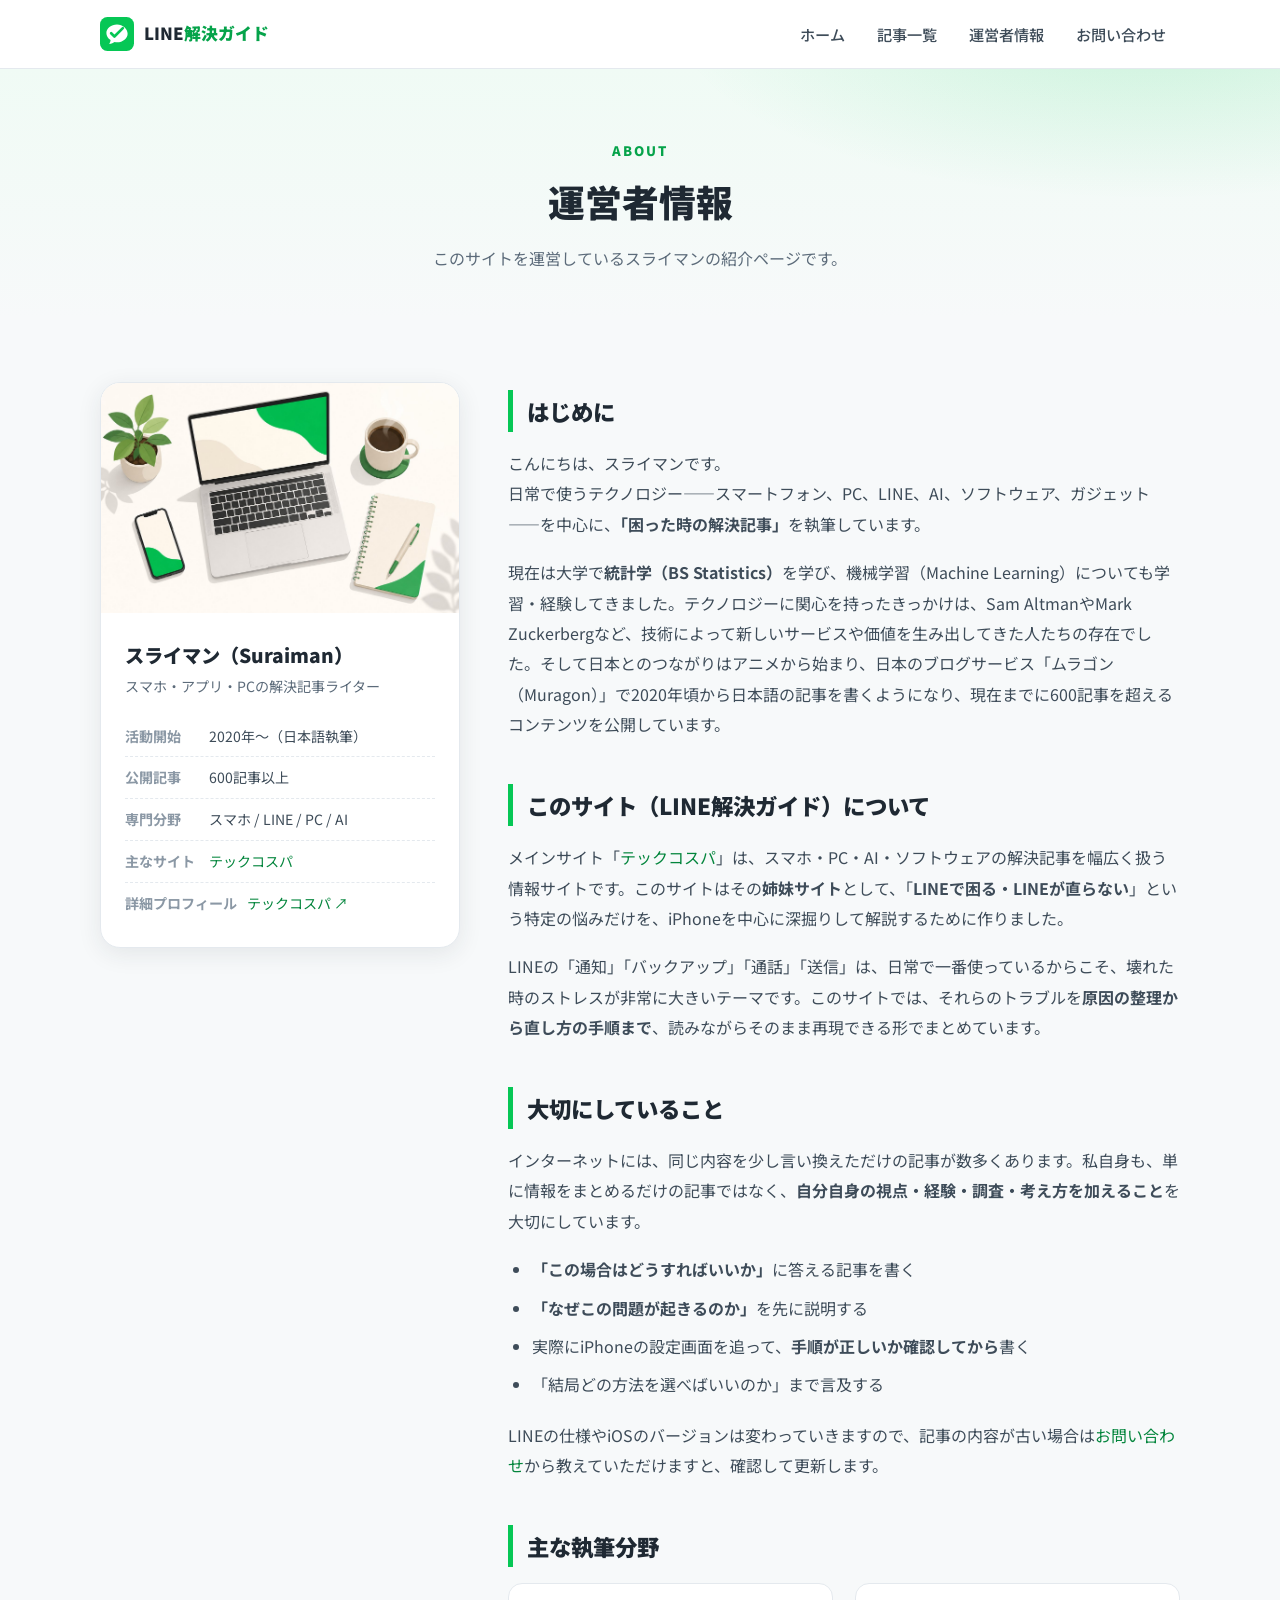
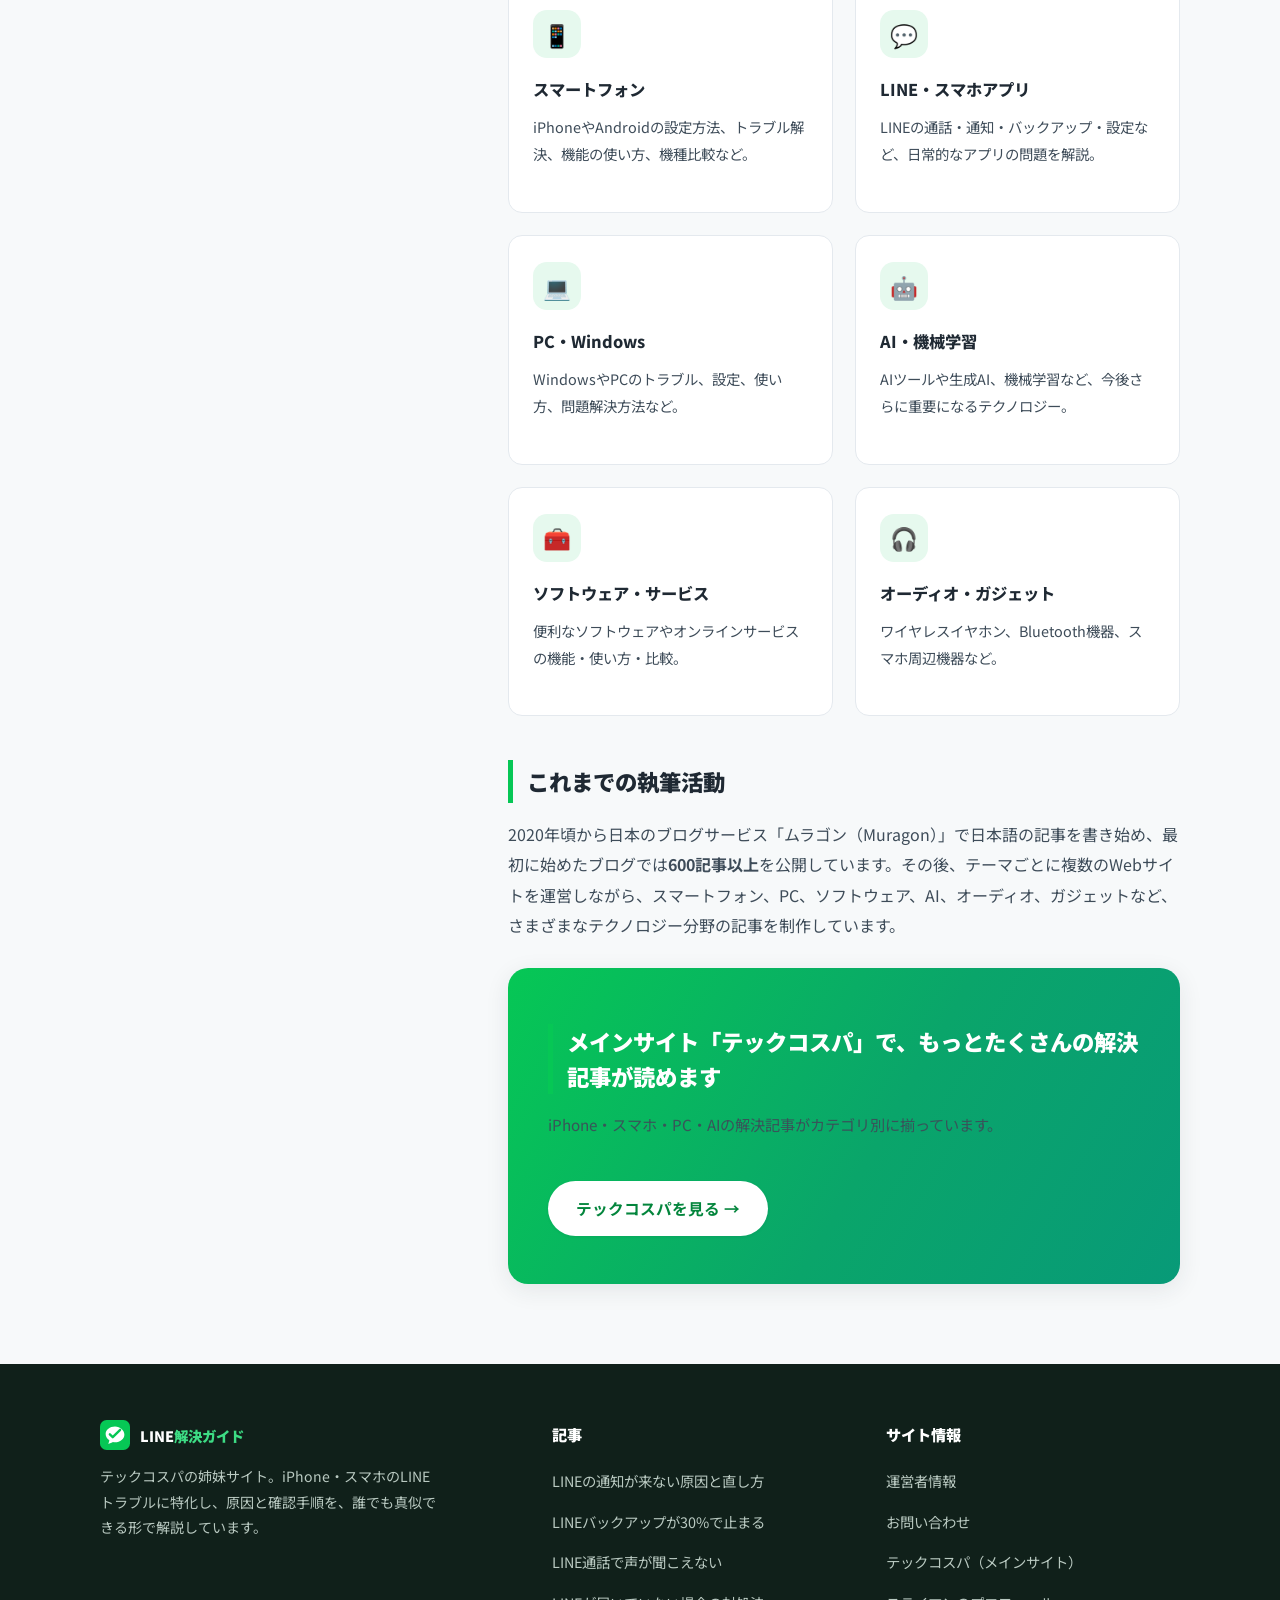
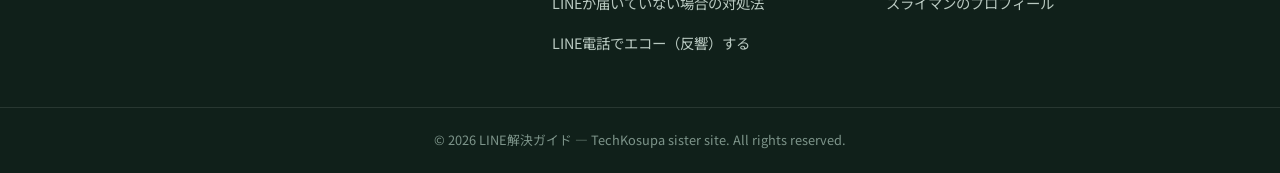
==== about.html @ d12d7e2a "Add LINE解決ガイド static site: 5 troubleshooting articles, about, contact, generated illustrations Co-au" ====
<!DOCTYPE html>
<html lang="ja">
<head>
  <meta charset="UTF-8">
  <meta name="viewport" content="width=device-width, initial-scale=1.0">
  <title>運営者情報｜スライマンについて（LINE解決ガイド）</title>
  <meta name="description" content="LINE解決ガイドの運営者「スライマン」について。スマートフォン・LINE・PC・AI・ソフトウェアの解決記事を執筆する経歴と、このサイトでの役割、大切にしていることをご紹介します。">
  <link rel="icon" type="image/svg+xml" href="favicon.svg">
  <meta property="og:site_name" content="LINE解決ガイド">
  <meta property="og:type" content="website">
  <meta property="og:title" content="運営者情報｜スライマンについて（LINE解決ガイド）">
  <meta property="og:description" content="LINE解決ガイドの運営者「スライマン」の経歴と、このサイトでの役割をご紹介します。">
  <meta property="og:url" content="https://sulaimanaarbi07.github.io/sumahocare/about.html">
  <meta property="og:image" content="https://sulaimanaarbi07.github.io/sumahocare/assets/img/about.jpg">
  <meta property="og:locale" content="ja_JP">
  <link rel="preconnect" href="https://fonts.googleapis.com">
  <link rel="preconnect" href="https://fonts.gstatic.com" crossorigin>
  <link href="https://fonts.googleapis.com/css2?family=Noto+Sans+JP:wght@400;500;700;900&display=swap" rel="stylesheet">
  <link rel="stylesheet" href="assets/css/style.css">
  <script type="application/ld+json">
  {
    "@context": "https://schema.org",
    "@type": "AboutPage",
    "name": "運営者情報｜スライマンについて",
    "url": "https://sulaimanaarbi07.github.io/sumahocare/about.html",
    "mainEntity": {
      "@type": "Person",
      "name": "スライマン",
      "jobTitle": "Tech Writer",
      "knowsAbout": ["スマートフォン", "LINE", "iPhone", "PC・Windows", "AI・機械学習", "ソフトウェア"],
      "url": "https://techkosupa.com/suraimanjp/"
    }
  }
  </script>
</head>
<body>

<header class="site-header">
  <div class="container header-inner">
    <a class="logo" href="index.html" aria-label="LINE解決ガイド ホーム">
      <svg width="34" height="34" viewBox="0 0 64 64" aria-hidden="true">
        <rect width="64" height="64" rx="14" fill="#06C755"/>
        <path d="M32 14c-11 0-20 7.2-20 16.1 0 5.4 3.1 10.2 7.9 13.2-.2 2-1 5.2-2.6 7.6 3.9-.6 8.2-2.6 10.4-4 1.3.3 2.7.5 4.3.5 11 0 20-7.2 20-16.1S43 14 32 14z" fill="#fff"/>
        <path d="M21 30.5l6.2 6.2L43 21" fill="none" stroke="#06C755" stroke-width="5" stroke-linecap="round" stroke-linejoin="round"/>
      </svg>
      <span>LINE<span class="accent">解決ガイド</span></span>
    </a>
    <button class="nav-toggle" aria-label="メニューを開く" aria-expanded="false"><span></span></button>
    <nav class="main-nav" aria-label="メインナビゲーション">
      <ul>
        <li><a href="index.html">ホーム</a></li>
        <li><a href="#articles">記事一覧</a></li>
        <li><a href="about.html">運営者情報</a></li>
        <li><a href="contact.html">お問い合わせ</a></li>
      </ul>
    </nav>
  </div>
</header>

<main>
  <section class="inner-hero">
    <div class="container">
      <p class="eyebrow">About</p>
      <h1>運営者情報</h1>
      <p>このサイトを運営しているスライマンの紹介ページです。</p>
    </div>
  </section>

  <section class="section about-hero">
    <div class="container about-grid">
      <aside class="about-card">
        <img src="assets/img/about.jpg" alt="作業机にノートパソコンとスマホ、コーヒーを並べたイラスト">
        <div class="ac-body">
          <h3>スライマン（Suraiman）</h3>
          <p class="ac-sub">スマホ・アプリ・PCの解決記事ライター</p>
          <ul>
            <li><span class="k">活動開始</span>2020年〜（日本語執筆）</li>
            <li><span class="k">公開記事</span>600記事以上</li>
            <li><span class="k">専門分野</span>スマホ / LINE / PC / AI</li>
            <li><span class="k">主なサイト</span><a href="https://techkosupa.com/">テックコスパ</a></li>
            <li><span class="k">詳細プロフィール</span><a href="https://techkosupa.com/suraimanjp/">テックコスパ ↗</a></li>
          </ul>
        </div>
      </aside>

      <div class="about-prose">
        <h2>はじめに</h2>
        <p>こんにちは、スライマンです。<br>
        日常で使うテクノロジー——スマートフォン、PC、LINE、AI、ソフトウェア、ガジェット——を中心に、<strong>「困った時の解決記事」</strong>を執筆しています。</p>
        <p>現在は大学で<strong>統計学（BS Statistics）</strong>を学び、機械学習（Machine Learning）についても学習・経験してきました。テクノロジーに関心を持ったきっかけは、Sam AltmanやMark Zuckerbergなど、技術によって新しいサービスや価値を生み出してきた人たちの存在でした。そして日本とのつながりはアニメから始まり、日本のブログサービス「ムラゴン（Muragon）」で2020年頃から日本語の記事を書くようになり、現在までに600記事を超えるコンテンツを公開しています。</p>

        <h2>このサイト（LINE解決ガイド）について</h2>
        <p>メインサイト「<a href="https://techkosupa.com/">テックコスパ</a>」は、スマホ・PC・AI・ソフトウェアの解決記事を幅広く扱う情報サイトです。このサイトはその<strong>姉妹サイト</strong>として、「<strong>LINEで困る・LINEが直らない</strong>」という特定の悩みだけを、iPhoneを中心に深掘りして解説するために作りました。</p>
        <p>LINEの「通知」「バックアップ」「通話」「送信」は、日常で一番使っているからこそ、壊れた時のストレスが非常に大きいテーマです。このサイトでは、それらのトラブルを<strong>原因の整理から直し方の手順まで</strong>、読みながらそのまま再現できる形でまとめています。</p>

        <h2>大切にしていること</h2>
        <p>インターネットには、同じ内容を少し言い換えただけの記事が数多くあります。私自身も、単に情報をまとめるだけの記事ではなく、<strong>自分自身の視点・経験・調査・考え方を加えること</strong>を大切にしています。</p>
        <ul>
          <li><strong>「この場合はどうすればいいか」</strong>に答える記事を書く</li>
          <li><strong>「なぜこの問題が起きるのか」</strong>を先に説明する</li>
          <li>実際にiPhoneの設定画面を追って、<strong>手順が正しいか確認してから</strong>書く</li>
          <li>「結局どの方法を選べばいいのか」まで言及する</li>
        </ul>
        <p>LINEの仕様やiOSのバージョンは変わっていきますので、記事の内容が古い場合は<a href="contact.html">お問い合わせ</a>から教えていただけますと、確認して更新します。</p>

        <h2>主な執筆分野</h2>
        <div class="feature-grid" style="grid-template-columns: repeat(auto-fill, minmax(240px, 1fr));">
          <div class="feature">
            <div class="icon">📱</div>
            <h3>スマートフォン</h3>
            <p>iPhoneやAndroidの設定方法、トラブル解決、機能の使い方、機種比較など。</p>
          </div>
          <div class="feature">
            <div class="icon">💬</div>
            <h3>LINE・スマホアプリ</h3>
            <p>LINEの通話・通知・バックアップ・設定など、日常的なアプリの問題を解説。</p>
          </div>
          <div class="feature">
            <div class="icon">💻</div>
            <h3>PC・Windows</h3>
            <p>WindowsやPCのトラブル、設定、使い方、問題解決方法など。</p>
          </div>
          <div class="feature">
            <div class="icon">🤖</div>
            <h3>AI・機械学習</h3>
            <p>AIツールや生成AI、機械学習など、今後さらに重要になるテクノロジー。</p>
          </div>
          <div class="feature">
            <div class="icon">🧰</div>
            <h3>ソフトウェア・サービス</h3>
            <p>便利なソフトウェアやオンラインサービスの機能・使い方・比較。</p>
          </div>
          <div class="feature">
            <div class="icon">🎧</div>
            <h3>オーディオ・ガジェット</h3>
            <p>ワイヤレスイヤホン、Bluetooth機器、スマホ周辺機器など。</p>
          </div>
        </div>

        <h2>これまでの執筆活動</h2>
        <p>2020年頃から日本のブログサービス「ムラゴン（Muragon）」で日本語の記事を書き始め、最初に始めたブログでは<strong>600記事以上</strong>を公開しています。その後、テーマごとに複数のWebサイトを運営しながら、スマートフォン、PC、ソフトウェア、AI、オーディオ、ガジェットなど、さまざまなテクノロジー分野の記事を制作しています。</p>
        <div class="cta-band" style="margin-top: 28px;">
          <div>
            <h2>メインサイト「テックコスパ」で、もっとたくさんの解決記事が読めます</h2>
            <p>iPhone・スマホ・PC・AIの解決記事がカテゴリ別に揃っています。</p>
          </div>
          <a class="btn btn-white" href="https://techkosupa.com/" target="_blank" rel="noopener">テックコスパを見る →</a>
        </div>
      </div>
    </div>
  </section>
</main>

<footer class="site-footer">
  <div class="container">
    <div class="footer-grid">
      <div class="footer-brand">
        <a class="logo" href="index.html">
          <svg width="30" height="30" viewBox="0 0 64 64" aria-hidden="true">
            <rect width="64" height="64" rx="14" fill="#06C755"/>
            <path d="M32 14c-11 0-20 7.2-20 16.1 0 5.4 3.1 10.2 7.9 13.2-.2 2-1 5.2-2.6 7.6 3.9-.6 8.2-2.6 10.4-4 1.3.3 2.7.5 4.3.5 11 0 20-7.2 20-16.1S43 14 32 14z" fill="#fff"/>
            <path d="M21 30.5l6.2 6.2L43 21" fill="none" stroke="#06C755" stroke-width="5" stroke-linecap="round" stroke-linejoin="round"/>
          </svg>
          <span>LINE<span class="accent" style="color:#3ddc84;">解決ガイド</span></span>
        </a>
        <p>テックコスパの姉妹サイト。iPhone・スマホのLINEトラブルに特化し、原因と確認手順を、誰でも真似できる形で解説しています。</p>
      </div>
      <div>
        <h4>記事</h4>
        <ul>
          <li><a href="articles/line-notification-not-coming-iphone-2026.html">LINEの通知が来ない原因と直し方</a></li>
          <li><a href="articles/line-backup-stops-at-30-percent.html">LINEバックアップが30%で止まる</a></li>
          <li><a href="articles/line-call-cant-hear-my-voice-iphone.html">LINE通話で声が聞こえない</a></li>
          <li><a href="articles/line-message-not-delivered.html">LINEが届いていない場合の対処法</a></li>
          <li><a href="articles/line-call-echo.html">LINE電話でエコー（反響）する</a></li>
        </ul>
      </div>
      <div>
        <h4>サイト情報</h4>
        <ul>
          <li><a href="about.html">運営者情報</a></li>
          <li><a href="contact.html">お問い合わせ</a></li>
          <li><a href="https://techkosupa.com/">テックコスパ（メインサイト）</a></li>
          <li><a href="https://techkosupa.com/suraimanjp/">スライマンのプロフィール</a></li>
        </ul>
      </div>
    </div>
  </div>
  <div class="footer-bottom">
    <div class="container">© <span data-year>2026</span> LINE解決ガイド — TechKosupa sister site. All rights reserved.</div>
  </div>
</footer>

<button class="back-top" aria-label="ページ上部へ戻る">↑</button>
<script src="assets/js/main.js"></script>
</body>
</html>
---- assets/css/style.css ----
/* ==========================================================================
   LINE 解決ガイド — Shared stylesheet
   ========================================================================== */

:root {
  --green: #06c755;
  --green-dark: #05a34a;
  --green-darker: #03853c;
  --green-soft: #e6f9ee;
  --green-soft-2: #f2fbf6;
  --ink: #1f2933;
  --ink-2: #3e4c59;
  --gray: #5c6b7a;
  --gray-2: #8b98a5;
  --border: #e4e9ee;
  --bg: #f7f9fa;
  --white: #ffffff;
  --amber: #f59e0b;
  --amber-soft: #fff7e8;
  --red: #e05252;
  --red-soft: #fdecec;
  --radius: 14px;
  --radius-lg: 20px;
  --shadow-sm: 0 1px 3px rgba(31, 41, 51, 0.08);
  --shadow-md: 0 6px 24px rgba(31, 41, 51, 0.09);
  --shadow-lg: 0 16px 48px rgba(31, 41, 51, 0.14);
  --font: "Noto Sans JP", "Hiragino Kaku Gothic ProN", "Yu Gothic", Meiryo, sans-serif;
  --maxw: 1120px;
  --maxw-article: 800px;
}

* { margin: 0; padding: 0; box-sizing: border-box; }

html { scroll-behavior: smooth; }

body {
  font-family: var(--font);
  color: var(--ink);
  background: var(--bg);
  line-height: 1.9;
  font-size: 16px;
  -webkit-font-smoothing: antialiased;
}

img { max-width: 100%; display: block; }

a { color: var(--green-darker); text-decoration: none; }
a:hover { color: var(--green-dark); }

.container {
  max-width: var(--maxw);
  margin: 0 auto;
  padding: 0 20px;
}

/* ---------------- Header ---------------- */

.site-header {
  position: sticky;
  top: 0;
  z-index: 100;
  background: rgba(255, 255, 255, 0.92);
  backdrop-filter: blur(10px);
  border-bottom: 1px solid var(--border);
}

.header-inner {
  display: flex;
  align-items: center;
  justify-content: space-between;
  height: 68px;
  gap: 16px;
}

.logo {
  display: flex;
  align-items: center;
  gap: 10px;
  font-weight: 900;
  font-size: 1.05rem;
  color: var(--ink);
  white-space: nowrap;
}
.logo:hover { color: var(--ink); }
.logo svg { flex-shrink: 0; }
.logo .accent { color: var(--green-dark); }

.main-nav ul {
  display: flex;
  gap: 4px;
  list-style: none;
}
.main-nav a {
  display: block;
  padding: 8px 14px;
  border-radius: 999px;
  color: var(--ink-2);
  font-weight: 500;
  font-size: 0.95rem;
  transition: background 0.2s, color 0.2s;
}
.main-nav a:hover {
  background: var(--green-soft);
  color: var(--green-darker);
}
.main-nav a.active {
  background: var(--green);
  color: #fff;
}

.nav-toggle {
  display: none;
  background: none;
  border: 1px solid var(--border);
  border-radius: 10px;
  width: 44px;
  height: 44px;
  cursor: pointer;
  align-items: center;
  justify-content: center;
}
.nav-toggle span,
.nav-toggle span::before,
.nav-toggle span::after {
  display: block;
  width: 20px;
  height: 2px;
  background: var(--ink);
  border-radius: 2px;
  position: relative;
  transition: transform 0.25s;
}
.nav-toggle span::before,
.nav-toggle span::after { content: ""; position: absolute; }
.nav-toggle span::before { top: -6px; }
.nav-toggle span::after { top: 6px; }

@media (max-width: 820px) {
  .nav-toggle { display: inline-flex; }
  .main-nav {
    position: absolute;
    top: 68px;
    left: 0;
    right: 0;
    background: #fff;
    border-bottom: 1px solid var(--border);
    box-shadow: var(--shadow-md);
    display: none;
    padding: 12px 16px 20px;
  }
  .main-nav.open { display: block; }
  .main-nav ul { flex-direction: column; gap: 2px; }
  .main-nav a { padding: 12px 14px; border-radius: 10px; }
}

/* ---------------- Buttons ---------------- */

.btn {
  display: inline-block;
  padding: 13px 28px;
  border-radius: 999px;
  font-weight: 700;
  font-size: 0.98rem;
  transition: transform 0.15s, box-shadow 0.15s, background 0.2s;
}
.btn-primary {
  background: var(--green);
  color: #fff;
  box-shadow: 0 6px 18px rgba(6, 199, 85, 0.35);
}
.btn-primary:hover {
  background: var(--green-dark);
  color: #fff;
  transform: translateY(-2px);
}
.btn-outline {
  border: 2px solid var(--green);
  color: var(--green-darker);
}
.btn-outline:hover {
  background: var(--green-soft);
  color: var(--green-darker);
}

/* ---------------- Page hero (home) ---------------- */

.page-hero {
  background:
    radial-gradient(900px 400px at 85% -10%, rgba(6, 199, 85, 0.18), transparent 60%),
    radial-gradient(700px 380px at -10% 110%, rgba(6, 199, 85, 0.12), transparent 60%),
    linear-gradient(180deg, #f0fbf5 0%, var(--bg) 100%);
  padding: 72px 0 64px;
}

.hero-grid {
  display: grid;
  grid-template-columns: 1.05fr 0.95fr;
  gap: 48px;
  align-items: center;
}
.hero-copy .kicker {
  display: inline-block;
  background: var(--green-soft);
  color: var(--green-darker);
  font-weight: 700;
  font-size: 0.85rem;
  padding: 6px 14px;
  border-radius: 999px;
  margin-bottom: 18px;
}
.hero-copy h1 {
  font-size: clamp(1.7rem, 3.4vw, 2.5rem);
  font-weight: 900;
  line-height: 1.45;
  margin-bottom: 18px;
}
.hero-copy h1 .accent { color: var(--green-dark); }
.hero-copy p.lead {
  color: var(--gray);
  font-size: 1.05rem;
  margin-bottom: 28px;
}
.hero-actions { display: flex; gap: 14px; flex-wrap: wrap; }

.hero-visual { position: relative; }
.hero-visual img {
  border-radius: var(--radius-lg);
  box-shadow: var(--shadow-lg);
  width: 100%;
  height: 340px;
  object-fit: cover;
}
.hero-visual .float-card {
  position: absolute;
  background: #fff;
  border-radius: 14px;
  box-shadow: var(--shadow-md);
  padding: 12px 16px;
  font-size: 0.85rem;
  font-weight: 700;
  display: flex;
  align-items: center;
  gap: 10px;
}
.float-card .dot {
  width: 34px;
  height: 34px;
  border-radius: 10px;
  display: flex;
  align-items: center;
  justify-content: center;
  font-size: 1rem;
  background: var(--green-soft);
}
.float-card.small { top: 18px; right: -14px; }
.float-card.big { bottom: -18px; left: -14px; }

@media (max-width: 900px) {
  .hero-grid { grid-template-columns: 1fr; gap: 36px; }
  .hero-visual img { height: 260px; }
  .float-card.small { right: 8px; }
  .float-card.big { left: 8px; }
}

/* ---------------- Sections ---------------- */

.section { padding: 64px 0; }
.section-tight { padding: 40px 0; }

.section-head {
  max-width: 640px;
  margin-bottom: 40px;
}
.section-head.center { margin-left: auto; margin-right: auto; text-align: center; }
.section-head .eyebrow {
  color: var(--green-dark);
  font-weight: 900;
  font-size: 0.85rem;
  letter-spacing: 0.12em;
  text-transform: uppercase;
  margin-bottom: 10px;
}
.section-head h2 {
  font-size: clamp(1.4rem, 2.6vw, 1.9rem);
  font-weight: 900;
  line-height: 1.5;
  margin-bottom: 12px;
}
.section-head p { color: var(--gray); }

/* ---------------- Article cards ---------------- */

.card-grid {
  display: grid;
  grid-template-columns: repeat(auto-fill, minmax(280px, 1fr));
  gap: 26px;
}

.article-card {
  background: #fff;
  border-radius: var(--radius-lg);
  overflow: hidden;
  border: 1px solid var(--border);
  box-shadow: var(--shadow-sm);
  display: flex;
  flex-direction: column;
  transition: transform 0.2s, box-shadow 0.2s;
}
.article-card:hover {
  transform: translateY(-5px);
  box-shadow: var(--shadow-lg);
}
.article-card .thumb {
  height: 180px;
  overflow: hidden;
}
.article-card .thumb img {
  width: 100%;
  height: 100%;
  object-fit: cover;
  transition: transform 0.4s;
}
.article-card:hover .thumb img { transform: scale(1.05); }

.article-card .body {
  padding: 22px 24px 26px;
  display: flex;
  flex-direction: column;
  flex: 1;
}
.tag {
  align-self: flex-start;
  font-size: 0.75rem;
  font-weight: 900;
  color: var(--green-darker);
  background: var(--green-soft);
  padding: 4px 12px;
  border-radius: 999px;
  margin-bottom: 12px;
}
.article-card h3 {
  font-size: 1.06rem;
  font-weight: 800;
  line-height: 1.6;
  margin-bottom: 10px;
}
.article-card h3 a { color: var(--ink); }
.article-card h3 a:hover { color: var(--green-darker); }
.article-card p.excerpt {
  color: var(--gray);
  font-size: 0.9rem;
  flex: 1;
  margin-bottom: 16px;
  display: -webkit-box;
  -webkit-line-clamp: 3;
  -webkit-box-orient: vertical;
  overflow: hidden;
}
.card-link {
  font-weight: 700;
  font-size: 0.92rem;
  color: var(--green-darker);
}
.card-link .arrow { display: inline-block; transition: transform 0.2s; }
.article-card:hover .card-link .arrow { transform: translateX(4px); }

/* ---------------- Steps / features ---------------- */

.feature-grid {
  display: grid;
  grid-template-columns: repeat(auto-fit, minmax(240px, 1fr));
  gap: 22px;
}
.feature {
  background: #fff;
  border: 1px solid var(--border);
  border-radius: var(--radius);
  padding: 26px 24px;
}
.feature .icon {
  width: 48px;
  height: 48px;
  border-radius: 14px;
  background: var(--green-soft);
  display: flex;
  align-items: center;
  justify-content: center;
  font-size: 1.4rem;
  margin-bottom: 16px;
}
.feature h3 { font-size: 1.02rem; font-weight: 800; margin-bottom: 8px; }
.feature p { color: var(--gray); font-size: 0.9rem; }

/* ---------------- CTA band ---------------- */

.cta-band {
  background: linear-gradient(120deg, var(--green) 0%, #0aa56a 55%, #089a78 100%);
  border-radius: var(--radius-lg);
  color: #fff;
  padding: 48px 40px;
  display: flex;
  align-items: center;
  justify-content: space-between;
  gap: 24px;
  flex-wrap: wrap;
  box-shadow: var(--shadow-md);
}
.cta-band h2 { font-size: clamp(1.2rem, 2.4vw, 1.6rem); font-weight: 900; line-height: 1.55; margin-bottom: 6px; }
.cta-band p { opacity: 0.92; font-size: 0.95rem; }
.btn-white {
  background: #fff;
  color: var(--green-darker);
  box-shadow: var(--shadow-sm);
}
.btn-white:hover { transform: translateY(-2px); color: var(--green-darker); }

/* ---------------- Article page ---------------- */

.article-hero {
  background: linear-gradient(180deg, #eefaf3 0%, var(--bg) 100%);
  padding: 48px 0 0;
}
.article-hero-inner { max-width: var(--maxw-article); margin: 0 auto; padding: 0 20px; }
.breadcrumb {
  font-size: 0.82rem;
  color: var(--gray-2);
  margin-bottom: 18px;
}
.breadcrumb a { color: var(--gray); }
.breadcrumb span { margin: 0 6px; }

.article-title {
  font-size: clamp(1.5rem, 3.2vw, 2.15rem);
  font-weight: 900;
  line-height: 1.5;
  margin-bottom: 16px;
}
.article-meta {
  display: flex;
  align-items: center;
  gap: 14px;
  flex-wrap: wrap;
  color: var(--gray);
  font-size: 0.85rem;
  margin-bottom: 28px;
}
.article-meta .author {
  display: flex;
  align-items: center;
  gap: 8px;
  font-weight: 700;
  color: var(--ink-2);
}
.article-meta .avatar {
  width: 36px;
  height: 36px;
  border-radius: 50%;
  background: var(--green-soft);
  color: var(--green-darker);
  display: flex;
  align-items: center;
  justify-content: center;
  font-weight: 900;
  font-size: 0.85rem;
}
.article-hero-img {
  border-radius: var(--radius-lg);
  overflow: hidden;
  box-shadow: var(--shadow-md);
  margin: 0 -20px 40px;
}
.article-hero-img img { width: 100%; height: 380px; object-fit: cover; }
@media (max-width: 720px) {
  .article-hero-img { margin: 0; border-radius: var(--radius); }
  .article-hero-img img { height: 240px; }
}

.article-body {
  max-width: var(--maxw-article);
  margin: 0 auto;
  padding: 8px 20px 64px;
}

/* TOC */
.toc {
  background: #fff;
  border: 1px solid var(--border);
  border-left: 5px solid var(--green);
  border-radius: 12px;
  padding: 22px 26px;
  margin: 0 0 36px;
}
.toc h2 {
  font-size: 1rem;
  font-weight: 900;
  margin-bottom: 10px;
}
.toc ol { padding-left: 20px; }
.toc li { margin: 6px 0; font-size: 0.92rem; }

/* Article typography */
.article-body h2 {
  font-size: 1.45rem;
  font-weight: 900;
  line-height: 1.55;
  margin: 48px 0 18px;
  padding-left: 14px;
  border-left: 5px solid var(--green);
}
.article-body h3 {
  font-size: 1.12rem;
  font-weight: 800;
  margin: 30px 0 12px;
}
.article-body p { margin-bottom: 18px; }
.article-body ul, .article-body ol { margin: 0 0 20px 24px; }
.article-body li { margin-bottom: 10px; }
.article-body strong { color: var(--ink); }
.article-body a { text-decoration: underline; text-underline-offset: 3px; }

.steps {
  list-style: none;
  margin: 0 0 24px;
  padding: 0;
  counter-reset: step;
}
.steps > li {
  position: relative;
  padding: 18px 18px 18px 66px;
  background: #fff;
  border: 1px solid var(--border);
  border-radius: var(--radius);
  margin-bottom: 14px;
  counter-increment: step;
}
.steps > li::before {
  content: counter(step);
  position: absolute;
  left: 16px;
  top: 50%;
  transform: translateY(-50%);
  width: 34px;
  height: 34px;
  border-radius: 50%;
  background: var(--green);
  color: #fff;
  font-weight: 900;
  display: flex;
  align-items: center;
  justify-content: center;
}
.steps > li .step-title { font-weight: 800; margin-bottom: 4px; display: block; }
.steps li code, .article-body code {
  font-family: "SF Mono", Consolas, Menlo, monospace;
  font-size: 0.88em;
  background: var(--green-soft-2);
  border: 1px solid var(--green-soft);
  border-radius: 6px;
  padding: 1px 7px;
  color: var(--green-darker);
}

/* Callouts */
.callout {
  border-radius: var(--radius);
  padding: 18px 20px 18px 54px;
  margin: 24px 0;
  position: relative;
  font-size: 0.94rem;
}
.callout::before {
  position: absolute;
  left: 18px;
  top: 16px;
  font-size: 1.25rem;
}
.callout.tip { background: var(--green-soft-2); border: 1px solid #bfe9d0; }
.callout.tip::before { content: "💡"; }
.callout.note { background: #eef4fb; border: 1px solid #cddff2; }
.callout.note::before { content: "📝"; }
.callout.warn { background: var(--amber-soft); border: 1px solid #f3ddb0; }
.callout.warn::before { content: "⚠️"; }
.callout .callout-title { font-weight: 900; display: block; margin-bottom: 4px; }

/* CTA box inside articles (link to techkosupa) */
.deep-dive {
  margin: 44px 0 24px;
  border-radius: var(--radius-lg);
  background: linear-gradient(120deg, var(--green) 0%, #0a9e86 100%);
  color: #fff;
  padding: 34px 32px;
  box-shadow: var(--shadow-md);
}
.deep-dive .dd-eyebrow {
  font-size: 0.78rem;
  font-weight: 900;
  letter-spacing: 0.12em;
  opacity: 0.9;
  margin-bottom: 8px;
}
.deep-dive h3 { font-size: 1.15rem; font-weight: 900; margin-bottom: 8px; line-height: 1.6; }
.deep-dive p { font-size: 0.92rem; opacity: 0.94; margin-bottom: 18px; }
.deep-dive a.dd-btn {
  display: inline-block;
  background: #fff;
  color: var(--green-darker);
  font-weight: 800;
  padding: 12px 24px;
  border-radius: 999px;
  transition: transform 0.15s;
}
.deep-dive a.dd-btn:hover { transform: translateY(-2px); color: var(--green-darker); }

/* FAQ */
.faq details {
  background: #fff;
  border: 1px solid var(--border);
  border-radius: 12px;
  margin-bottom: 12px;
  overflow: hidden;
}
.faq summary {
  cursor: pointer;
  padding: 16px 44px 16px 18px;
  font-weight: 800;
  font-size: 0.97rem;
  position: relative;
  list-style: none;
}
.faq summary::-webkit-details-marker { display: none; }
.faq summary::after {
  content: "+";
  position: absolute;
  right: 18px;
  top: 50%;
  transform: translateY(-50%);
  font-size: 1.3rem;
  color: var(--green-dark);
  transition: transform 0.2s;
}
.faq details[open] summary::after { transform: translateY(-50%) rotate(45deg); }
.faq details .faq-a { padding: 0 18px 18px; color: var(--ink-2); font-size: 0.94rem; }

/* Related */
.related-grid {
  display: grid;
  grid-template-columns: repeat(auto-fill, minmax(220px, 1fr));
  gap: 18px;
  margin-top: 20px;
}
.related-card {
  background: #fff;
  border: 1px solid var(--border);
  border-radius: var(--radius);
  padding: 20px;
  transition: transform 0.2s, box-shadow 0.2s;
}
.related-card:hover { transform: translateY(-3px); box-shadow: var(--shadow-md); }
.related-card .tag { margin-bottom: 10px; }
.related-card h4 { font-size: 0.95rem; font-weight: 800; line-height: 1.6; margin-bottom: 8px; }
.related-card h4 a { color: var(--ink); }
.related-card h4 a:hover { color: var(--green-darker); }
.related-card p { font-size: 0.82rem; color: var(--gray-2); }
.ext { font-size: 0.8rem; color: var(--green-darker); font-weight: 700; white-space: nowrap; }

/* ---------------- About page ---------------- */

.about-hero { padding-bottom: 40px; }
.about-grid {
  display: grid;
  grid-template-columns: 360px 1fr;
  gap: 48px;
  align-items: start;
}
.about-card {
  background: #fff;
  border: 1px solid var(--border);
  border-radius: var(--radius-lg);
  overflow: hidden;
  box-shadow: var(--shadow-md);
  position: sticky;
  top: 88px;
}
.about-card img { width: 100%; height: 230px; object-fit: cover; }
.about-card .ac-body { padding: 24px; }
.about-card h3 { font-size: 1.2rem; font-weight: 900; }
.about-card .ac-sub { color: var(--gray); font-size: 0.88rem; margin-bottom: 16px; }
.about-card ul { list-style: none; }
.about-card li {
  display: flex;
  align-items: center;
  gap: 10px;
  font-size: 0.88rem;
  color: var(--ink-2);
  padding: 7px 0;
  border-bottom: 1px dashed var(--border);
}
.about-card li:last-child { border-bottom: 0; }
.about-card li .k { color: var(--gray-2); min-width: 74px; font-weight: 700; }

.about-prose h2 {
  font-size: 1.4rem;
  font-weight: 900;
  margin: 44px 0 16px;
  padding-left: 14px;
  border-left: 5px solid var(--green);
}
.about-prose h2:first-child { margin-top: 8px; }
.about-prose p { margin-bottom: 18px; color: var(--ink-2); }
.about-prose ul { margin: 0 0 20px 24px; color: var(--ink-2); }
.about-prose li { margin-bottom: 8px; }

@media (max-width: 900px) {
  .about-grid { grid-template-columns: 1fr; }
  .about-card { position: static; }
}

/* ---------------- Contact page ---------------- */

.contact-grid {
  display: grid;
  grid-template-columns: 0.9fr 1.1fr;
  gap: 40px;
  align-items: start;
}
.contact-info-card {
  background: #fff;
  border: 1px solid var(--border);
  border-radius: var(--radius-lg);
  padding: 34px 30px;
  box-shadow: var(--shadow-sm);
}
.contact-info-card h2 { font-size: 1.3rem; font-weight: 900; margin-bottom: 12px; }
.contact-info-card > p { color: var(--gray); font-size: 0.94rem; margin-bottom: 24px; }
.mail-box {
  background: var(--green-soft-2);
  border: 1px dashed var(--green);
  border-radius: var(--radius);
  padding: 20px;
  text-align: center;
  margin-bottom: 24px;
}
.mail-box .label { font-size: 0.8rem; font-weight: 900; color: var(--gray); letter-spacing: 0.08em; }
.mail-box a {
  display: block;
  font-size: 1.15rem;
  font-weight: 900;
  color: var(--green-darker);
  margin: 6px 0 14px;
  word-break: break-all;
}
.contact-list { list-style: none; }
.contact-list li {
  display: flex;
  gap: 12px;
  padding: 12px 0;
  border-top: 1px solid var(--border);
  font-size: 0.9rem;
  color: var(--ink-2);
}
.contact-list li .ci {
  width: 38px;
  height: 38px;
  border-radius: 10px;
  background: var(--green-soft);
  display: flex;
  align-items: center;
  justify-content: center;
  font-size: 1.05rem;
  flex-shrink: 0;
}
.contact-list li b { display: block; font-size: 0.85rem; color: var(--ink); }
.contact-list li span { color: var(--gray); font-size: 0.84rem; }

.contact-form-card {
  background: #fff;
  border: 1px solid var(--border);
  border-radius: var(--radius-lg);
  padding: 34px 30px;
  box-shadow: var(--shadow-sm);
}
.contact-form-card h2 { font-size: 1.3rem; font-weight: 900; margin-bottom: 6px; }
.contact-form-card .cf-sub { color: var(--gray); font-size: 0.9rem; margin-bottom: 24px; }
.form-row { margin-bottom: 18px; }
.form-row label {
  display: block;
  font-weight: 800;
  font-size: 0.88rem;
  margin-bottom: 8px;
}
.form-row input,
.form-row select,
.form-row textarea {
  width: 100%;
  padding: 12px 14px;
  border: 1.5px solid var(--border);
  border-radius: 10px;
  font-family: inherit;
  font-size: 0.95rem;
  color: var(--ink);
  background: var(--bg);
  transition: border-color 0.2s, box-shadow 0.2s;
}
.form-row input:focus,
.form-row select:focus,
.form-row textarea:focus {
  outline: none;
  border-color: var(--green);
  box-shadow: 0 0 0 3px rgba(6, 199, 85, 0.15);
  background: #fff;
}
.form-row textarea { min-height: 140px; resize: vertical; }
.form-note { font-size: 0.8rem; color: var(--gray-2); margin-top: 14px; }

@media (max-width: 860px) {
  .contact-grid { grid-template-columns: 1fr; }
}

/* ---------------- Page header (inner pages) ---------------- */

.inner-hero {
  background:
    radial-gradient(800px 300px at 90% -20%, rgba(6, 199, 85, 0.16), transparent 60%),
    linear-gradient(180deg, #f0fbf5 0%, var(--bg) 100%);
  padding: 56px 0 44px;
  text-align: center;
}
.inner-hero .eyebrow {
  color: var(--green-dark);
  font-weight: 900;
  font-size: 0.82rem;
  letter-spacing: 0.14em;
  text-transform: uppercase;
  margin-bottom: 10px;
}
.inner-hero h1 { font-size: clamp(1.6rem, 3.4vw, 2.3rem); font-weight: 900; line-height: 1.5; }
.inner-hero p { color: var(--gray); max-width: 560px; margin: 14px auto 0; }

/* ---------------- Footer ---------------- */

.site-footer {
  background: #10201a;
  color: #b9c9c1;
  margin-top: 40px;
}
.footer-grid {
  display: grid;
  grid-template-columns: 1.4fr 1fr 1fr;
  gap: 40px;
  padding: 56px 0 40px;
}
.footer-grid h4 {
  color: #fff;
  font-size: 0.95rem;
  font-weight: 900;
  margin-bottom: 16px;
}
.footer-brand .logo { color: #fff; margin-bottom: 14px; }
.footer-brand p { font-size: 0.88rem; line-height: 1.8; max-width: 340px; }
.site-footer ul { list-style: none; }
.site-footer li { margin-bottom: 10px; }
.site-footer a { color: #b9c9c1; font-size: 0.9rem; }
.site-footer a:hover { color: var(--green); }
.footer-bottom {
  border-top: 1px solid rgba(255, 255, 255, 0.1);
  padding: 20px 0;
  text-align: center;
  font-size: 0.8rem;
  color: #7d948a;
}
@media (max-width: 800px) {
  .footer-grid { grid-template-columns: 1fr; gap: 30px; }
}

/* ---------------- Back to top ---------------- */

.back-top {
  position: fixed;
  right: 22px;
  bottom: 22px;
  width: 46px;
  height: 46px;
  border-radius: 50%;
  background: var(--green);
  color: #fff;
  border: none;
  font-size: 1.2rem;
  cursor: pointer;
  box-shadow: var(--shadow-md);
  opacity: 0;
  pointer-events: none;
  transition: opacity 0.25s, transform 0.2s;
  z-index: 90;
}
.back-top.show { opacity: 1; pointer-events: auto; }
.back-top:hover { transform: translateY(-3px); }

/* ---------------- Misc ---------------- */

.divider-soft {
  border: none;
  border-top: 1px solid var(--border);
  margin: 0;
}
.sr-only {
  position: absolute;
  width: 1px; height: 1px;
  padding: 0; margin: -1px;
  overflow: hidden;
  clip: rect(0, 0, 0, 0);
  white-space: nowrap;
  border: 0;
}
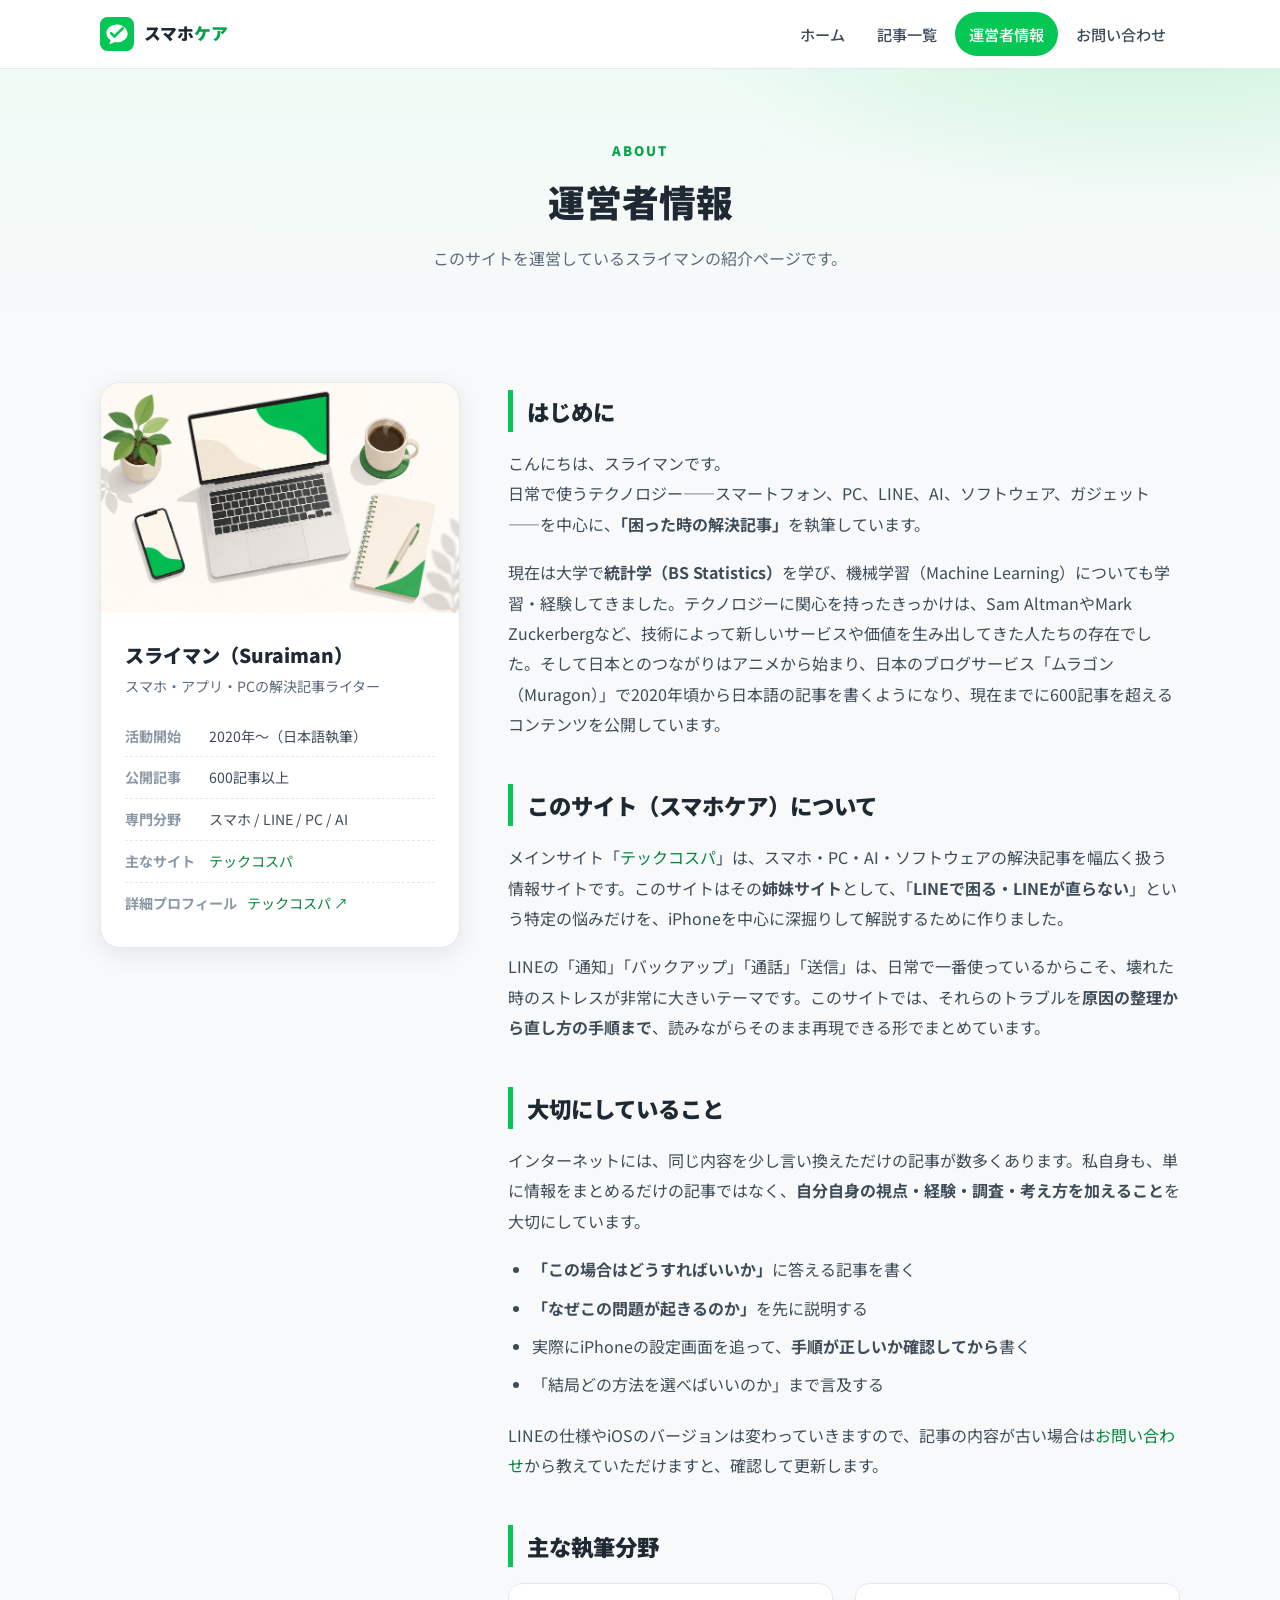
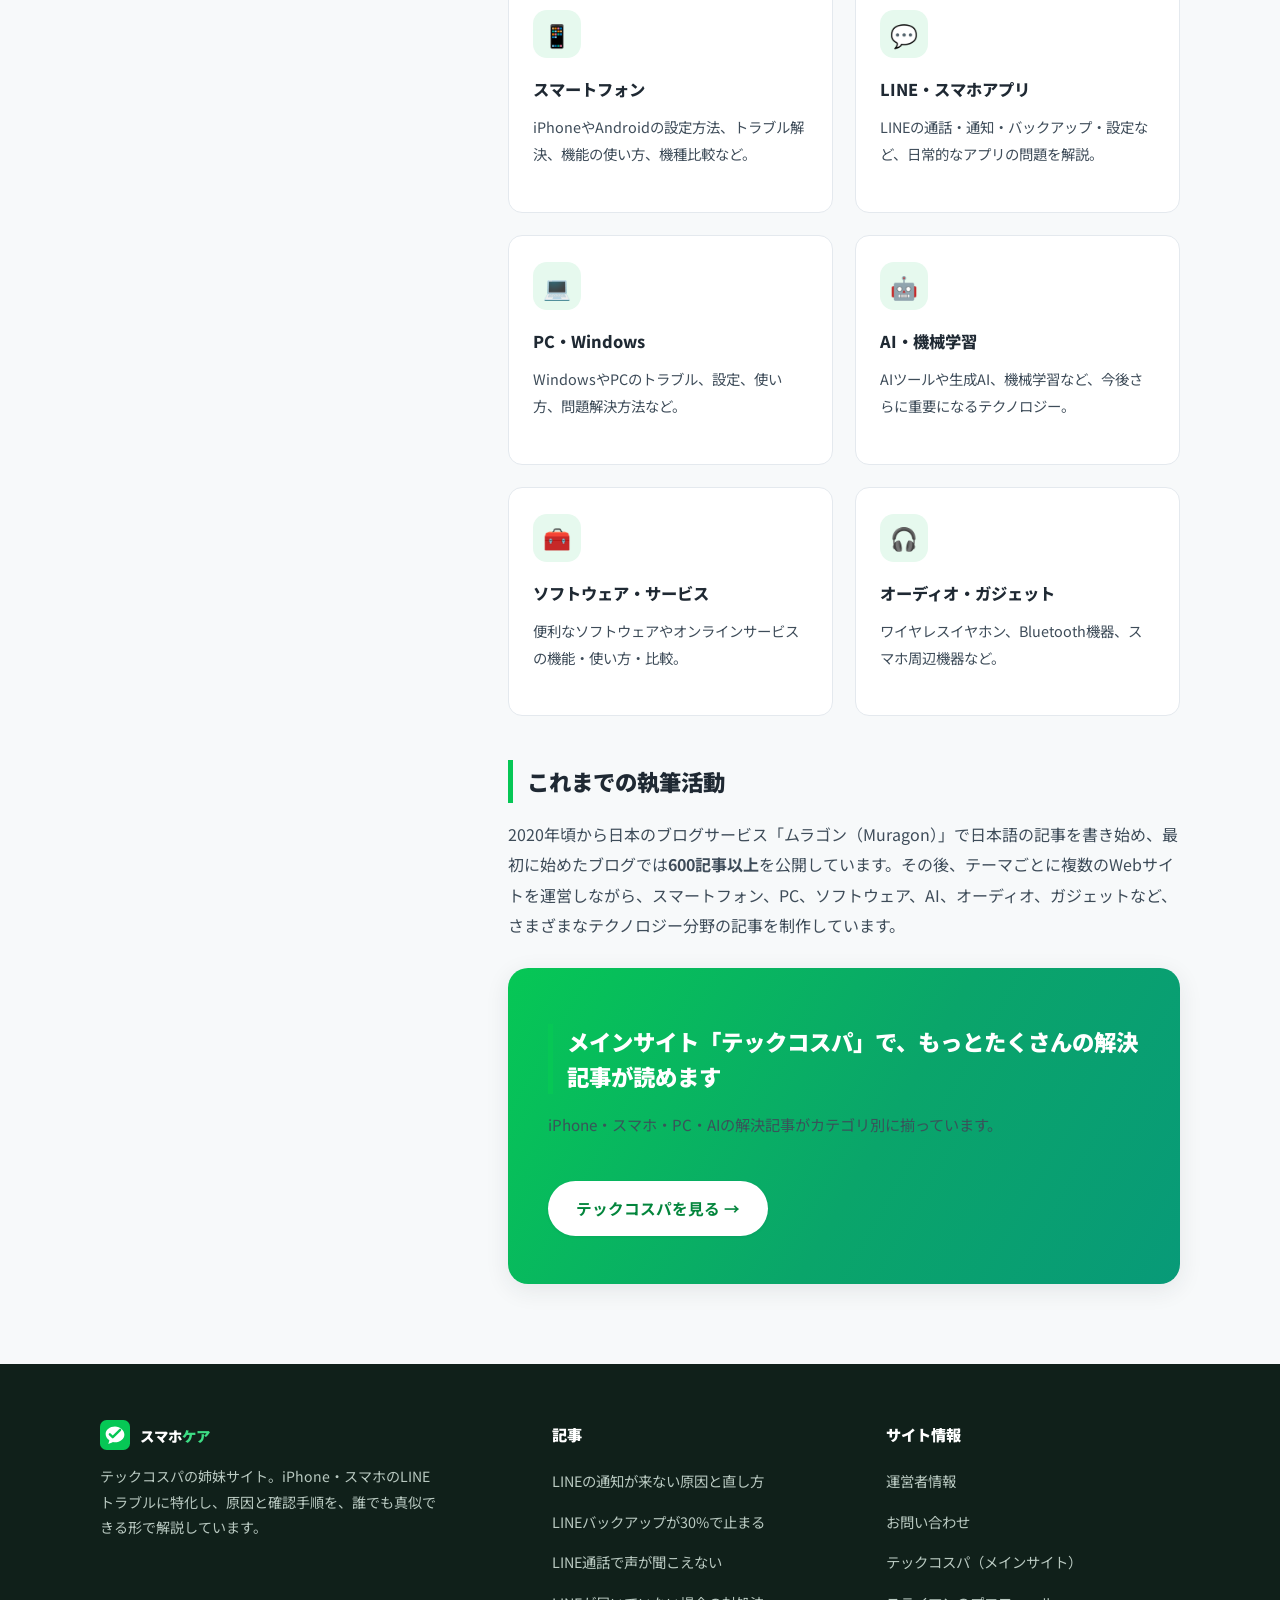
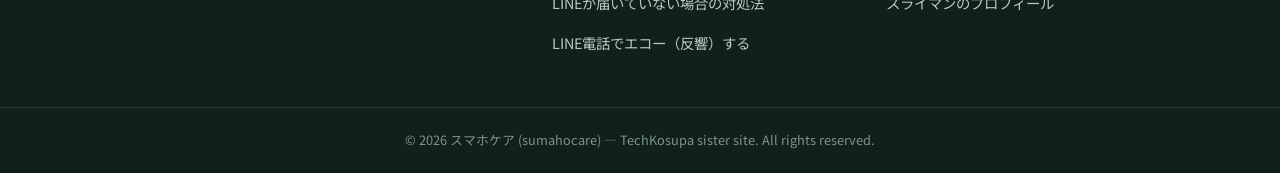
==== commit c4c6b03b: "Update site name to スマホケア (sumahocare) and add Google site verification tag Co-authored-by: arena-ag" ====
--- a/about.html
+++ b/about.html
@@ -3,13 +3,14 @@
 <head>
   <meta charset="UTF-8">
   <meta name="viewport" content="width=device-width, initial-scale=1.0">
-  <title>運営者情報｜スライマンについて（LINE解決ガイド）</title>
-  <meta name="description" content="LINE解決ガイドの運営者「スライマン」について。スマートフォン・LINE・PC・AI・ソフトウェアの解決記事を執筆する経歴と、このサイトでの役割、大切にしていることをご紹介します。">
+  <meta name="google-site-verification" content="AxP508XUdTfS3u-azYbc-wlClozxaHhvm2d45rFyWAY">
+  <title>運営者情報｜スライマンについて（スマホケア）</title>
+  <meta name="description" content="スマホケアの運営者「スライマン」について。スマートフォン・LINE・PC・AI・ソフトウェアの解決記事を執筆する経歴と、このサイトでの役割、大切にしていることをご紹介します。">
   <link rel="icon" type="image/svg+xml" href="favicon.svg">
-  <meta property="og:site_name" content="LINE解決ガイド">
+  <meta property="og:site_name" content="スマホケア">
   <meta property="og:type" content="website">
-  <meta property="og:title" content="運営者情報｜スライマンについて（LINE解決ガイド）">
-  <meta property="og:description" content="LINE解決ガイドの運営者「スライマン」の経歴と、このサイトでの役割をご紹介します。">
+  <meta property="og:title" content="運営者情報｜スライマンについて（スマホケア）">
+  <meta property="og:description" content="スマホケアの運営者「スライマン」の経歴と、このサイトでの役割をご紹介します。">
   <meta property="og:url" content="https://sulaimanaarbi07.github.io/sumahocare/about.html">
   <meta property="og:image" content="https://sulaimanaarbi07.github.io/sumahocare/assets/img/about.jpg">
   <meta property="og:locale" content="ja_JP">
@@ -37,19 +38,19 @@
 
 <header class="site-header">
   <div class="container header-inner">
-    <a class="logo" href="index.html" aria-label="LINE解決ガイド ホーム">
+    <a class="logo" href="index.html" aria-label="スマホケア ホーム">
       <svg width="34" height="34" viewBox="0 0 64 64" aria-hidden="true">
         <rect width="64" height="64" rx="14" fill="#06C755"/>
         <path d="M32 14c-11 0-20 7.2-20 16.1 0 5.4 3.1 10.2 7.9 13.2-.2 2-1 5.2-2.6 7.6 3.9-.6 8.2-2.6 10.4-4 1.3.3 2.7.5 4.3.5 11 0 20-7.2 20-16.1S43 14 32 14z" fill="#fff"/>
         <path d="M21 30.5l6.2 6.2L43 21" fill="none" stroke="#06C755" stroke-width="5" stroke-linecap="round" stroke-linejoin="round"/>
       </svg>
-      <span>LINE<span class="accent">解決ガイド</span></span>
+      <span>スマホ<span class="accent">ケア</span></span>
     </a>
     <button class="nav-toggle" aria-label="メニューを開く" aria-expanded="false"><span></span></button>
     <nav class="main-nav" aria-label="メインナビゲーション">
       <ul>
         <li><a href="index.html">ホーム</a></li>
-        <li><a href="#articles">記事一覧</a></li>
+        <li><a href="index.html#articles">記事一覧</a></li>
         <li><a href="about.html">運営者情報</a></li>
         <li><a href="contact.html">お問い合わせ</a></li>
       </ul>
@@ -89,7 +90,7 @@
         日常で使うテクノロジー——スマートフォン、PC、LINE、AI、ソフトウェア、ガジェット——を中心に、<strong>「困った時の解決記事」</strong>を執筆しています。</p>
         <p>現在は大学で<strong>統計学（BS Statistics）</strong>を学び、機械学習（Machine Learning）についても学習・経験してきました。テクノロジーに関心を持ったきっかけは、Sam AltmanやMark Zuckerbergなど、技術によって新しいサービスや価値を生み出してきた人たちの存在でした。そして日本とのつながりはアニメから始まり、日本のブログサービス「ムラゴン（Muragon）」で2020年頃から日本語の記事を書くようになり、現在までに600記事を超えるコンテンツを公開しています。</p>
 
-        <h2>このサイト（LINE解決ガイド）について</h2>
+        <h2>このサイト（スマホケア）について</h2>
         <p>メインサイト「<a href="https://techkosupa.com/">テックコスパ</a>」は、スマホ・PC・AI・ソフトウェアの解決記事を幅広く扱う情報サイトです。このサイトはその<strong>姉妹サイト</strong>として、「<strong>LINEで困る・LINEが直らない</strong>」という特定の悩みだけを、iPhoneを中心に深掘りして解説するために作りました。</p>
         <p>LINEの「通知」「バックアップ」「通話」「送信」は、日常で一番使っているからこそ、壊れた時のストレスが非常に大きいテーマです。このサイトでは、それらのトラブルを<strong>原因の整理から直し方の手順まで</strong>、読みながらそのまま再現できる形でまとめています。</p>
 
@@ -161,7 +162,7 @@
             <path d="M32 14c-11 0-20 7.2-20 16.1 0 5.4 3.1 10.2 7.9 13.2-.2 2-1 5.2-2.6 7.6 3.9-.6 8.2-2.6 10.4-4 1.3.3 2.7.5 4.3.5 11 0 20-7.2 20-16.1S43 14 32 14z" fill="#fff"/>
             <path d="M21 30.5l6.2 6.2L43 21" fill="none" stroke="#06C755" stroke-width="5" stroke-linecap="round" stroke-linejoin="round"/>
           </svg>
-          <span>LINE<span class="accent" style="color:#3ddc84;">解決ガイド</span></span>
+          <span>スマホ<span class="accent" style="color:#3ddc84;">ケア</span></span>
         </a>
         <p>テックコスパの姉妹サイト。iPhone・スマホのLINEトラブルに特化し、原因と確認手順を、誰でも真似できる形で解説しています。</p>
       </div>
@@ -187,7 +188,7 @@
     </div>
   </div>
   <div class="footer-bottom">
-    <div class="container">© <span data-year>2026</span> LINE解決ガイド — TechKosupa sister site. All rights reserved.</div>
+    <div class="container">© <span data-year>2026</span> スマホケア (sumahocare) — TechKosupa sister site. All rights reserved.</div>
   </div>
 </footer>
 
